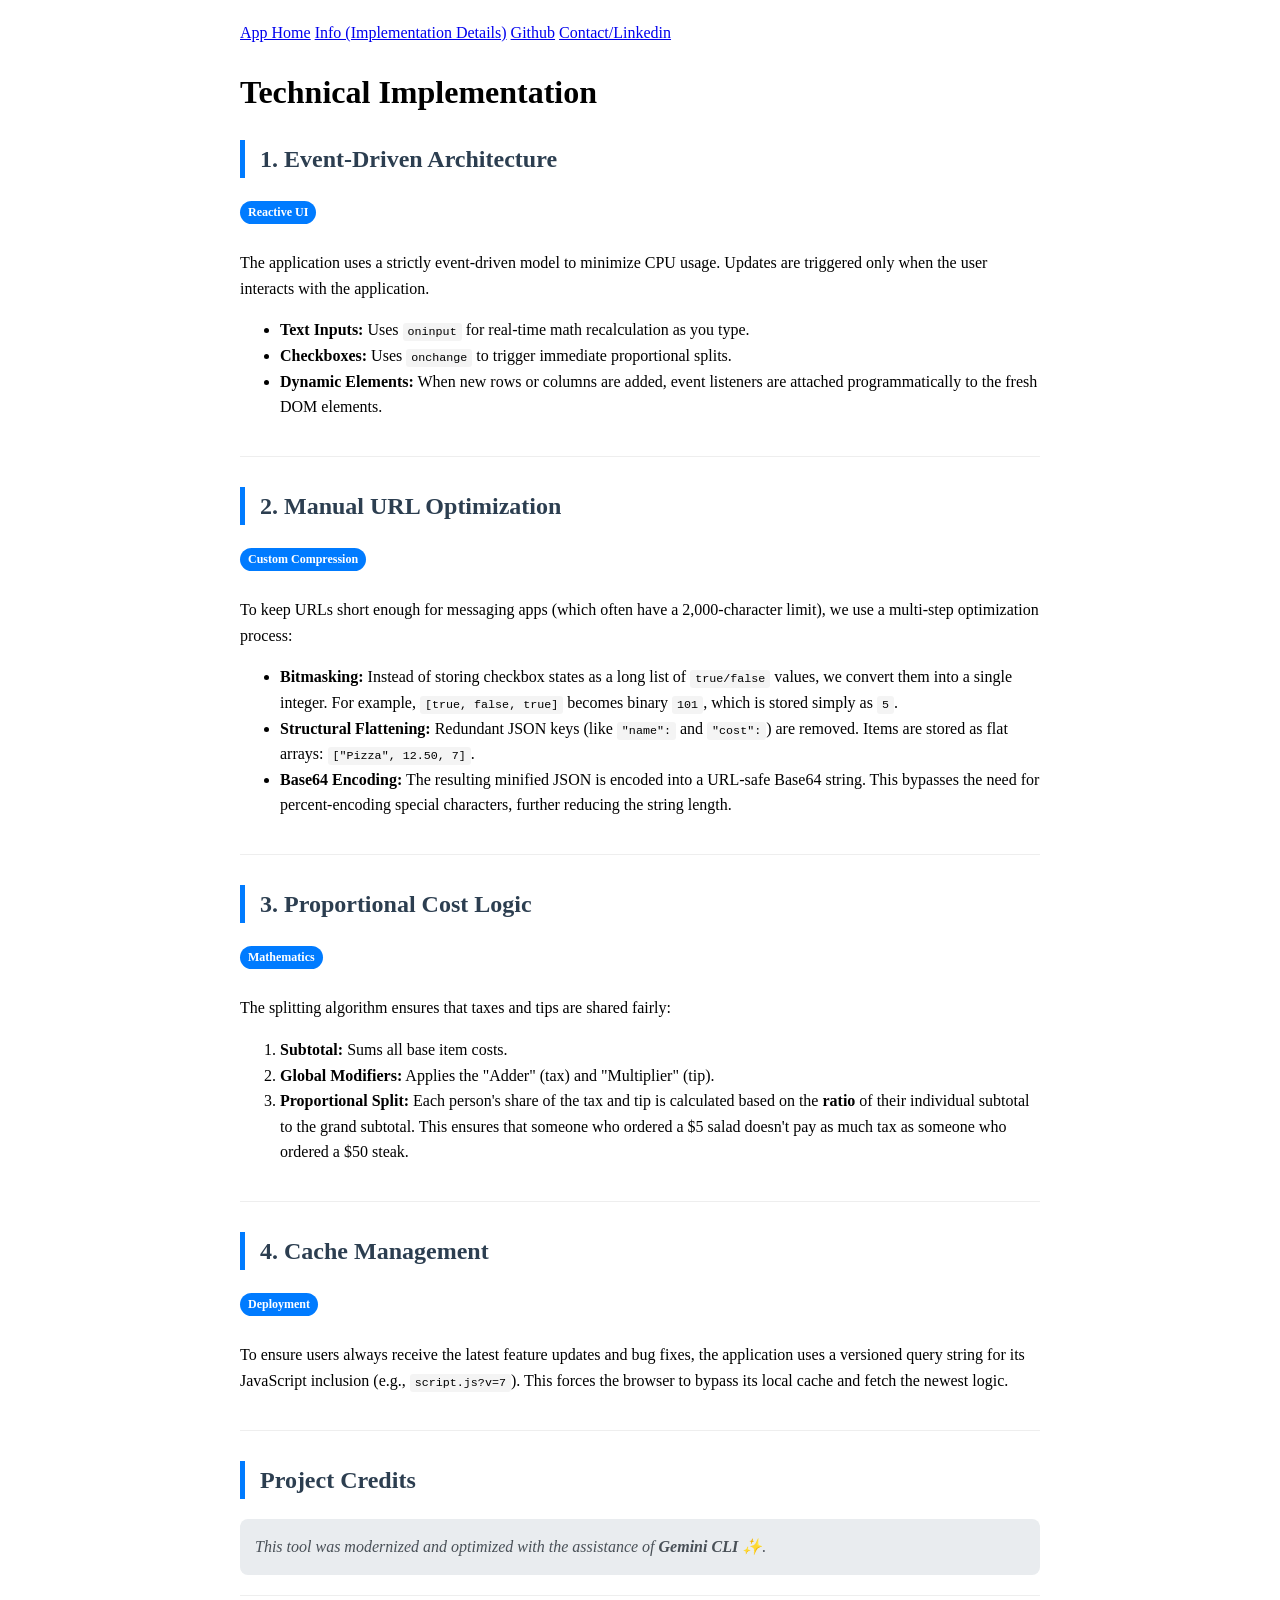
==== about.html @ ecd44a75 "Add url state and sharing, UI changes" ====
<!DOCTYPE html>
<html lang="en">
<head>
    <meta charset="UTF-8">
    <meta name="viewport" content="width=device-width, initial-scale=1.0">
    <title>Implementation Details - Cost Splitter</title>
    <link rel="stylesheet" href="style.css">
    <style>
        body { max-width: 800px; margin: 0 auto; padding: 20px; line-height: 1.6; }
        code { background: #f4f4f4; padding: 2px 5px; border-radius: 3px; font-family: monospace; font-size: 0.9em; }
        section { margin-bottom: 30px; border-bottom: 1px solid #eee; padding-bottom: 20px; }
        h2 { color: #2c3e50; border-left: 5px solid #007bff; padding-left: 15px; }
        .tech-tag { display: inline-block; background: #007bff; color: white; padding: 2px 8px; border-radius: 12px; font-size: 12px; font-weight: bold; margin-bottom: 10px; }
        .credit-note { background: #e9ecef; padding: 15px; border-radius: 8px; font-style: italic; color: #495057; }
    </style>
</head>
<body>
    <nav>
        <a href="index.html">App Home</a>
        <a href="about.html">Info (Implementation Details)</a>
        <a href="https://github.com/lihengcao/">Github</a>
        <a href="https://www.linkedin.com/in/lihengcao/">Contact/Linkedin</a>
    </nav>

    <h1>Technical Implementation</h1>

    <section>
        <h2>1. Event-Driven Architecture</h2>
        <span class="tech-tag">Reactive UI</span>
        <p>
            The application uses a strictly event-driven model to minimize CPU usage. Updates are triggered only when the user interacts with the application.
        </p>
        <ul>
            <li><strong>Text Inputs:</strong> Uses <code>oninput</code> for real-time math recalculation as you type.</li>
            <li><strong>Checkboxes:</strong> Uses <code>onchange</code> to trigger immediate proportional splits.</li>
            <li><strong>Dynamic Elements:</strong> When new rows or columns are added, event listeners are attached programmatically to the fresh DOM elements.</li>
        </ul>
    </section>

    <section>
        <h2>2. Manual URL Optimization</h2>
        <span class="tech-tag">Custom Compression</span>
        <p>
            To keep URLs short enough for messaging apps (which often have a 2,000-character limit), we use a multi-step optimization process:
        </p>
        <ul>
            <li><strong>Bitmasking:</strong> Instead of storing checkbox states as a long list of <code>true/false</code> values, we convert them into a single integer. For example, <code>[true, false, true]</code> becomes binary <code>101</code>, which is stored simply as <code>5</code>.</li>
            <li><strong>Structural Flattening:</strong> Redundant JSON keys (like <code>"name":</code> and <code>"cost":</code>) are removed. Items are stored as flat arrays: <code>["Pizza", 12.50, 7]</code>.</li>
            <li><strong>Base64 Encoding:</strong> The resulting minified JSON is encoded into a URL-safe Base64 string. This bypasses the need for percent-encoding special characters, further reducing the string length.</li>
        </ul>
    </section>

    <section>
        <h2>3. Proportional Cost Logic</h2>
        <span class="tech-tag">Mathematics</span>
        <p>
            The splitting algorithm ensures that taxes and tips are shared fairly:
        </p>
        <ol>
            <li><strong>Subtotal:</strong> Sums all base item costs.</li>
            <li><strong>Global Modifiers:</strong> Applies the "Adder" (tax) and "Multiplier" (tip).</li>
            <li><strong>Proportional Split:</strong> Each person's share of the tax and tip is calculated based on the <strong>ratio</strong> of their individual subtotal to the grand subtotal. This ensures that someone who ordered a $5 salad doesn't pay as much tax as someone who ordered a $50 steak.</li>
        </ol>
    </section>

    <section>
        <h2>4. Cache Management</h2>
        <span class="tech-tag">Deployment</span>
        <p>
            To ensure users always receive the latest feature updates and bug fixes, the application uses a versioned query string for its JavaScript inclusion (e.g., <code>script.js?v=7</code>). This forces the browser to bypass its local cache and fetch the newest logic.
        </p>
    </section>

    <section>
        <h2>Project Credits</h2>
        <div class="credit-note">
            This tool was modernized and optimized with the assistance of <strong>Gemini CLI</strong> ✨.
        </div>
    </section>

</body>
</html>
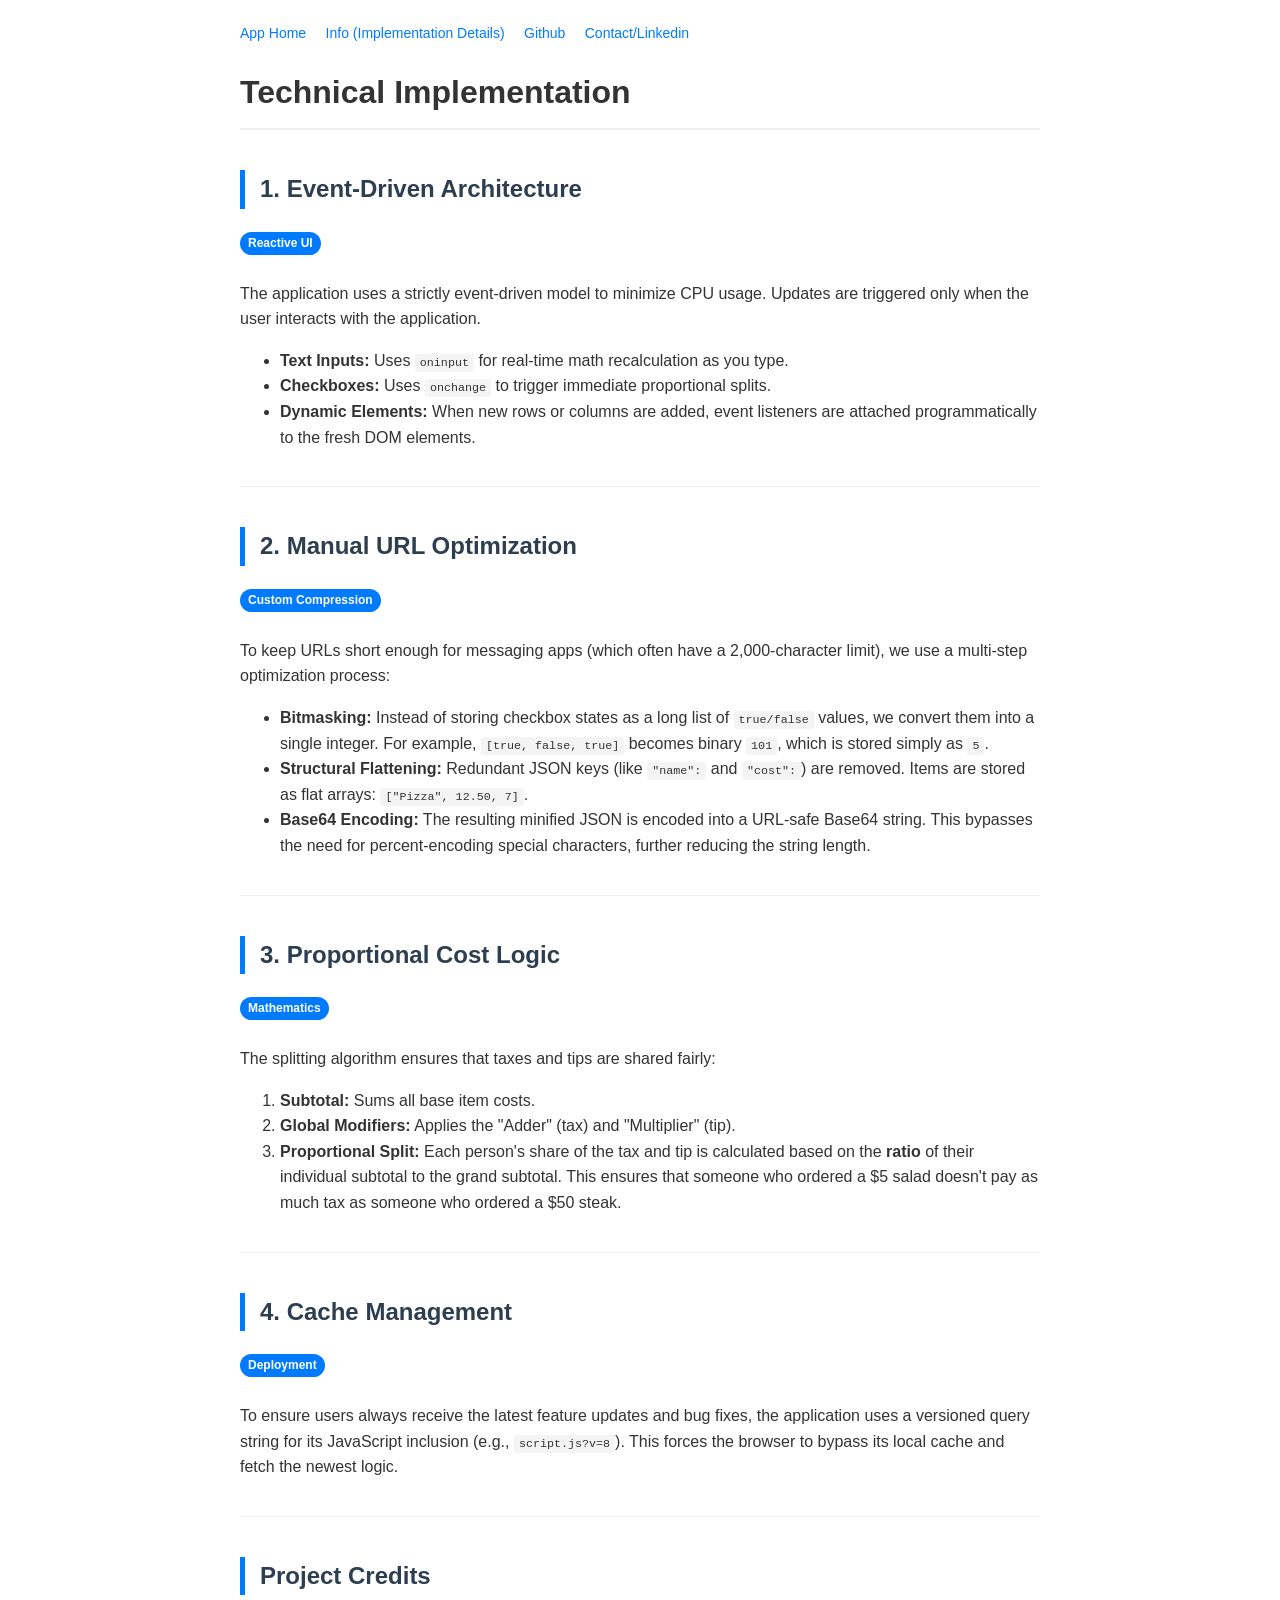
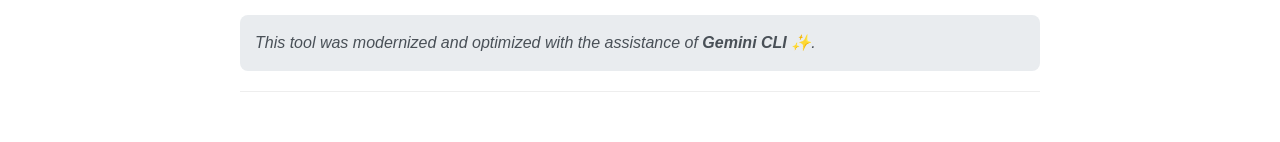
==== commit c908934e: "Make enter go to the next row, like a spreadsheet, instead of inserting a newline" ====
--- a/about.html
+++ b/about.html
@@ -1,82 +1,155 @@
-<!DOCTYPE html>
+<!doctype html>
 <html lang="en">
-<head>
-    <meta charset="UTF-8">
-    <meta name="viewport" content="width=device-width, initial-scale=1.0">
+  <head>
+    <meta charset="UTF-8" />
+    <meta name="viewport" content="width=device-width, initial-scale=1.0" />
     <title>Implementation Details - Cost Splitter</title>
-    <link rel="stylesheet" href="style.css">
+    <link rel="stylesheet" href="style.css" />
     <style>
-        body { max-width: 800px; margin: 0 auto; padding: 20px; line-height: 1.6; }
-        code { background: #f4f4f4; padding: 2px 5px; border-radius: 3px; font-family: monospace; font-size: 0.9em; }
-        section { margin-bottom: 30px; border-bottom: 1px solid #eee; padding-bottom: 20px; }
-        h2 { color: #2c3e50; border-left: 5px solid #007bff; padding-left: 15px; }
-        .tech-tag { display: inline-block; background: #007bff; color: white; padding: 2px 8px; border-radius: 12px; font-size: 12px; font-weight: bold; margin-bottom: 10px; }
-        .credit-note { background: #e9ecef; padding: 15px; border-radius: 8px; font-style: italic; color: #495057; }
+      body {
+        max-width: 800px;
+        margin: 0 auto;
+        padding: 20px;
+        line-height: 1.6;
+      }
+      code {
+        background: #f4f4f4;
+        padding: 2px 5px;
+        border-radius: 3px;
+        font-family: monospace;
+        font-size: 0.9em;
+      }
+      section {
+        margin-bottom: 30px;
+        border-bottom: 1px solid #eee;
+        padding-bottom: 20px;
+      }
+      h2 {
+        color: #2c3e50;
+        border-left: 5px solid #007bff;
+        padding-left: 15px;
+      }
+      .tech-tag {
+        display: inline-block;
+        background: #007bff;
+        color: white;
+        padding: 2px 8px;
+        border-radius: 12px;
+        font-size: 12px;
+        font-weight: bold;
+        margin-bottom: 10px;
+      }
+      .credit-note {
+        background: #e9ecef;
+        padding: 15px;
+        border-radius: 8px;
+        font-style: italic;
+        color: #495057;
+      }
     </style>
-</head>
-<body>
+  </head>
+  <body>
     <nav>
-        <a href="index.html">App Home</a>
-        <a href="about.html">Info (Implementation Details)</a>
-        <a href="https://github.com/lihengcao/">Github</a>
-        <a href="https://www.linkedin.com/in/lihengcao/">Contact/Linkedin</a>
+      <a href="index.html">App Home</a>
+      <a href="about.html">Info (Implementation Details)</a>
+      <a href="https://github.com/lihengcao/">Github</a>
+      <a href="https://www.linkedin.com/in/lihengcao/">Contact/Linkedin</a>
     </nav>
 
     <h1>Technical Implementation</h1>
 
     <section>
-        <h2>1. Event-Driven Architecture</h2>
-        <span class="tech-tag">Reactive UI</span>
-        <p>
-            The application uses a strictly event-driven model to minimize CPU usage. Updates are triggered only when the user interacts with the application.
-        </p>
-        <ul>
-            <li><strong>Text Inputs:</strong> Uses <code>oninput</code> for real-time math recalculation as you type.</li>
-            <li><strong>Checkboxes:</strong> Uses <code>onchange</code> to trigger immediate proportional splits.</li>
-            <li><strong>Dynamic Elements:</strong> When new rows or columns are added, event listeners are attached programmatically to the fresh DOM elements.</li>
-        </ul>
+      <h2>1. Event-Driven Architecture</h2>
+      <span class="tech-tag">Reactive UI</span>
+      <p>
+        The application uses a strictly event-driven model to minimize CPU
+        usage. Updates are triggered only when the user interacts with the
+        application.
+      </p>
+      <ul>
+        <li>
+          <strong>Text Inputs:</strong> Uses <code>oninput</code> for real-time
+          math recalculation as you type.
+        </li>
+        <li>
+          <strong>Checkboxes:</strong> Uses <code>onchange</code> to trigger
+          immediate proportional splits.
+        </li>
+        <li>
+          <strong>Dynamic Elements:</strong> When new rows or columns are added,
+          event listeners are attached programmatically to the fresh DOM
+          elements.
+        </li>
+      </ul>
     </section>
 
     <section>
-        <h2>2. Manual URL Optimization</h2>
-        <span class="tech-tag">Custom Compression</span>
-        <p>
-            To keep URLs short enough for messaging apps (which often have a 2,000-character limit), we use a multi-step optimization process:
-        </p>
-        <ul>
-            <li><strong>Bitmasking:</strong> Instead of storing checkbox states as a long list of <code>true/false</code> values, we convert them into a single integer. For example, <code>[true, false, true]</code> becomes binary <code>101</code>, which is stored simply as <code>5</code>.</li>
-            <li><strong>Structural Flattening:</strong> Redundant JSON keys (like <code>"name":</code> and <code>"cost":</code>) are removed. Items are stored as flat arrays: <code>["Pizza", 12.50, 7]</code>.</li>
-            <li><strong>Base64 Encoding:</strong> The resulting minified JSON is encoded into a URL-safe Base64 string. This bypasses the need for percent-encoding special characters, further reducing the string length.</li>
-        </ul>
+      <h2>2. Manual URL Optimization</h2>
+      <span class="tech-tag">Custom Compression</span>
+      <p>
+        To keep URLs short enough for messaging apps (which often have a
+        2,000-character limit), we use a multi-step optimization process:
+      </p>
+      <ul>
+        <li>
+          <strong>Bitmasking:</strong> Instead of storing checkbox states as a
+          long list of <code>true/false</code> values, we convert them into a
+          single integer. For example, <code>[true, false, true]</code> becomes
+          binary <code>101</code>, which is stored simply as <code>5</code>.
+        </li>
+        <li>
+          <strong>Structural Flattening:</strong> Redundant JSON keys (like
+          <code>"name":</code> and <code>"cost":</code>) are removed. Items are
+          stored as flat arrays: <code>["Pizza", 12.50, 7]</code>.
+        </li>
+        <li>
+          <strong>Base64 Encoding:</strong> The resulting minified JSON is
+          encoded into a URL-safe Base64 string. This bypasses the need for
+          percent-encoding special characters, further reducing the string
+          length.
+        </li>
+      </ul>
     </section>
 
     <section>
-        <h2>3. Proportional Cost Logic</h2>
-        <span class="tech-tag">Mathematics</span>
-        <p>
-            The splitting algorithm ensures that taxes and tips are shared fairly:
-        </p>
-        <ol>
-            <li><strong>Subtotal:</strong> Sums all base item costs.</li>
-            <li><strong>Global Modifiers:</strong> Applies the "Adder" (tax) and "Multiplier" (tip).</li>
-            <li><strong>Proportional Split:</strong> Each person's share of the tax and tip is calculated based on the <strong>ratio</strong> of their individual subtotal to the grand subtotal. This ensures that someone who ordered a $5 salad doesn't pay as much tax as someone who ordered a $50 steak.</li>
-        </ol>
+      <h2>3. Proportional Cost Logic</h2>
+      <span class="tech-tag">Mathematics</span>
+      <p>
+        The splitting algorithm ensures that taxes and tips are shared fairly:
+      </p>
+      <ol>
+        <li><strong>Subtotal:</strong> Sums all base item costs.</li>
+        <li>
+          <strong>Global Modifiers:</strong> Applies the "Adder" (tax) and
+          "Multiplier" (tip).
+        </li>
+        <li>
+          <strong>Proportional Split:</strong> Each person's share of the tax
+          and tip is calculated based on the <strong>ratio</strong> of their
+          individual subtotal to the grand subtotal. This ensures that someone
+          who ordered a $5 salad doesn't pay as much tax as someone who ordered
+          a $50 steak.
+        </li>
+      </ol>
     </section>
 
     <section>
-        <h2>4. Cache Management</h2>
-        <span class="tech-tag">Deployment</span>
-        <p>
-            To ensure users always receive the latest feature updates and bug fixes, the application uses a versioned query string for its JavaScript inclusion (e.g., <code>script.js?v=7</code>). This forces the browser to bypass its local cache and fetch the newest logic.
-        </p>
+      <h2>4. Cache Management</h2>
+      <span class="tech-tag">Deployment</span>
+      <p>
+        To ensure users always receive the latest feature updates and bug fixes,
+        the application uses a versioned query string for its JavaScript
+        inclusion (e.g., <code>script.js?v=8</code>). This forces the browser to
+        bypass its local cache and fetch the newest logic.
+      </p>
     </section>
 
     <section>
-        <h2>Project Credits</h2>
-        <div class="credit-note">
-            This tool was modernized and optimized with the assistance of <strong>Gemini CLI</strong> ✨.
-        </div>
+      <h2>Project Credits</h2>
+      <div class="credit-note">
+        This tool was modernized and optimized with the assistance of
+        <strong>Gemini CLI</strong> ✨.
+      </div>
     </section>
-
-</body>
+  </body>
 </html>
--- a/style.css
+++ b/style.css
@@ -0,0 +1,109 @@
+body {
+    max-width: 900px;
+    margin: 0 auto;
+    padding: 20px;
+    font-family: -apple-system, BlinkMacSystemFont, "Segoe UI", Roboto, Helvetica, Arial, sans-serif;
+    line-height: 1.5;
+    color: #333;
+}
+
+nav {
+    margin-bottom: 20px;
+}
+
+nav a {
+    margin-right: 15px;
+    text-decoration: none;
+    color: #007bff;
+    font-size: 14px;
+}
+
+nav a:hover {
+    text-decoration: underline;
+}
+
+h1 {
+    border-bottom: 2px solid #eee;
+    padding-bottom: 10px;
+    margin-bottom: 30px;
+}
+
+h2 {
+    margin-top: 40px;
+    color: #2c3e50;
+}
+
+button {
+    padding: 8px 16px;
+    border-radius: 4px;
+    border: 1px solid #ccc;
+    background: #fff;
+    cursor: pointer;
+    font-size: 14px;
+    transition: all 0.2s;
+}
+
+button:hover {
+    background: #f8f9fa;
+    border-color: #007bff;
+}
+
+table {
+    width: 100%;
+    border-collapse: collapse;
+    margin: 20px 0;
+}
+
+th, td {
+    border: 1px solid #dee2e6;
+    padding: 12px;
+    text-align: left;
+}
+
+th {
+    background-color: #f8f9fa;
+}
+
+.spacer {
+    width: 20px;
+    border: none;
+    background: transparent;
+}
+
+[contenteditable="true"] {
+    background: #fffdf0;
+    outline: none;
+    min-width: 50px;
+}
+
+[contenteditable="true"]:focus {
+    background: #fff;
+    box-shadow: inset 0 0 0 2px #007bff;
+}
+
+/* Placeholder Logic for ContentEditable */
+[contenteditable="true"]:empty:before {
+    color: #aaa;
+    font-style: italic;
+    cursor: text;
+}
+
+.itemName:empty:before { content: "Item Name..."; }
+.cost:empty:before { content: "0.00"; }
+.person-header:empty:before { content: "Name..."; }
+#globalAdder:empty:before { content: "0"; }
+#globalMultiplier:empty:before { content: "1.0"; }
+
+input[type="checkbox"] {
+    width: 18px;
+    height: 18px;
+    cursor: pointer;
+}
+
+footer {
+    border-top: 1px solid #eee;
+    margin-top: 50px;
+    padding: 20px;
+    text-align: center;
+    color: #888;
+}
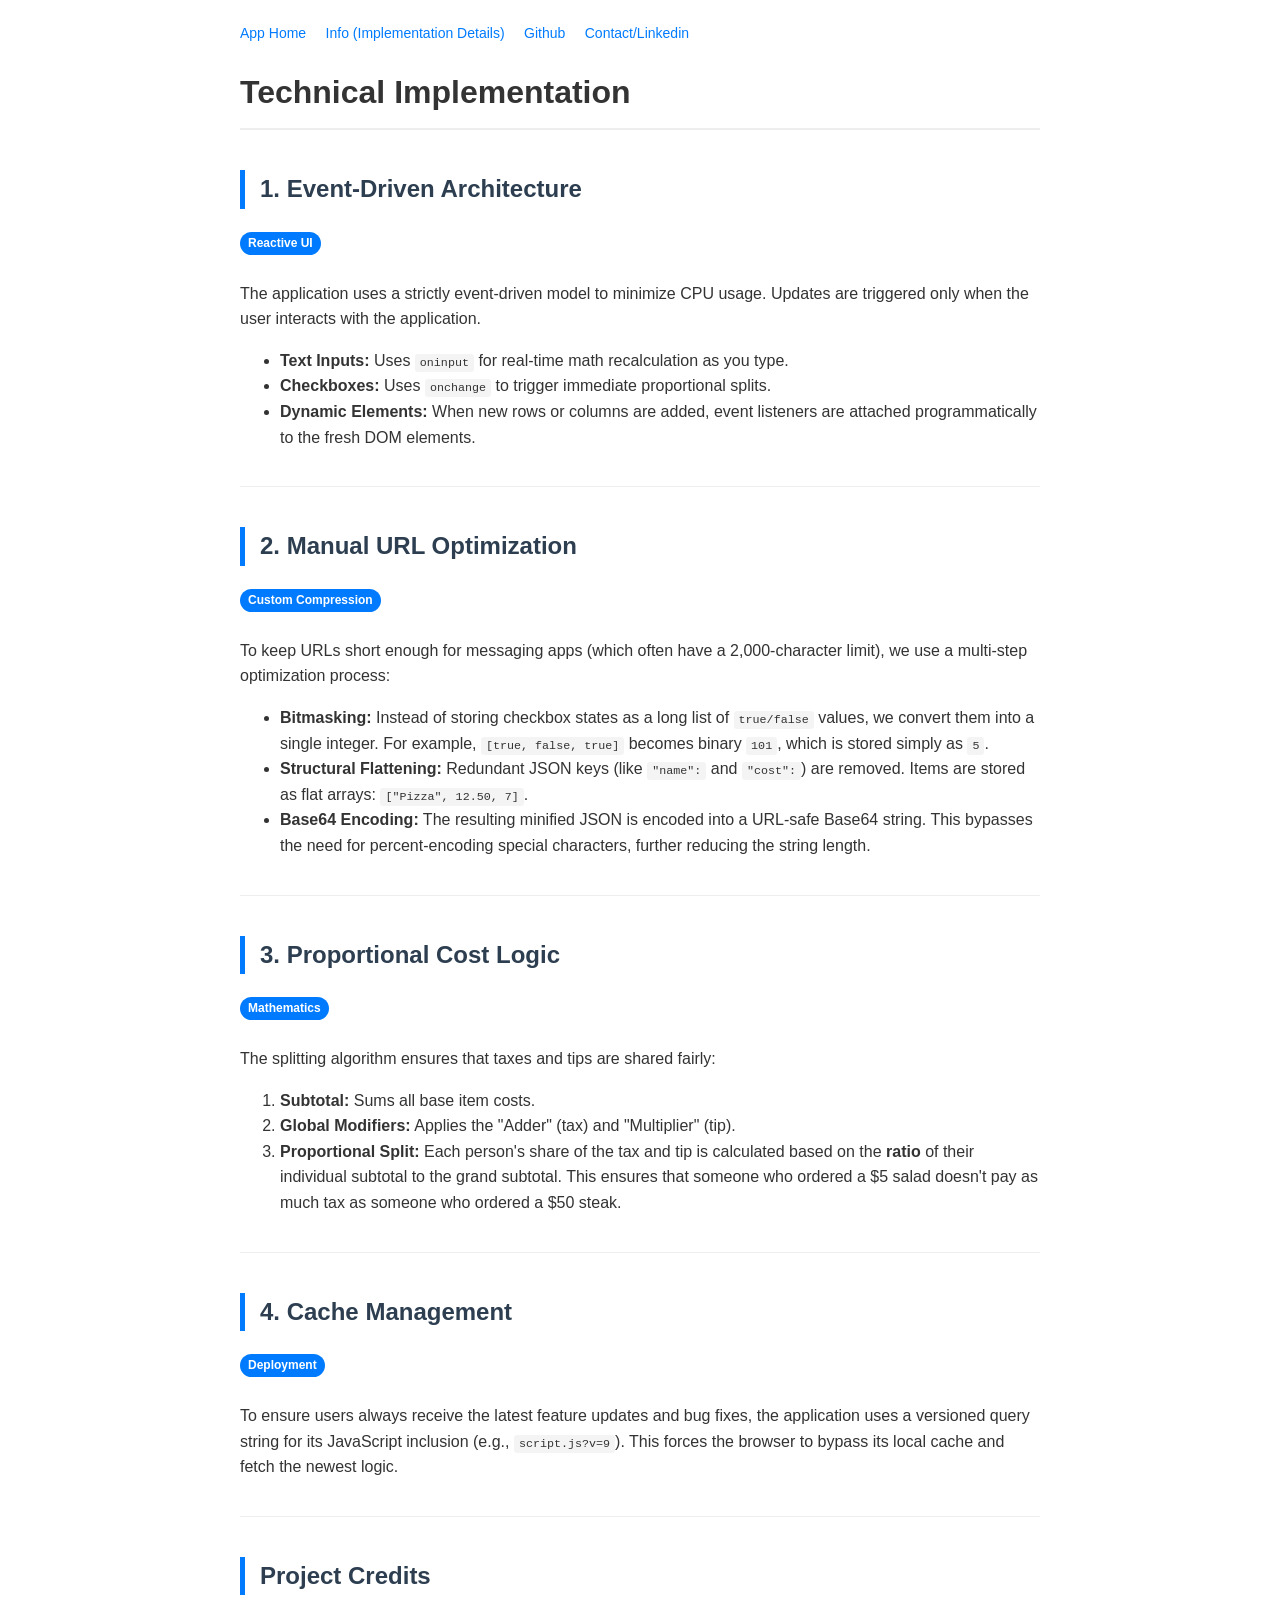
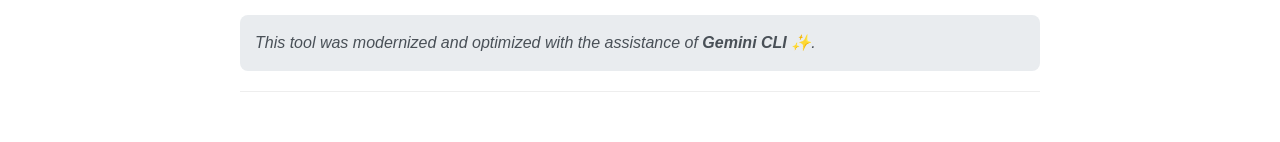
==== commit ab5db9a5: "Fix bug where serializing default/blank fields resulted in them being 0: global multiplier would be " ====
--- a/about.html
+++ b/about.html
@@ -139,7 +139,7 @@
       <p>
         To ensure users always receive the latest feature updates and bug fixes,
         the application uses a versioned query string for its JavaScript
-        inclusion (e.g., <code>script.js?v=8</code>). This forces the browser to
+        inclusion (e.g., <code>script.js?v=9</code>). This forces the browser to
         bypass its local cache and fetch the newest logic.
       </p>
     </section>
